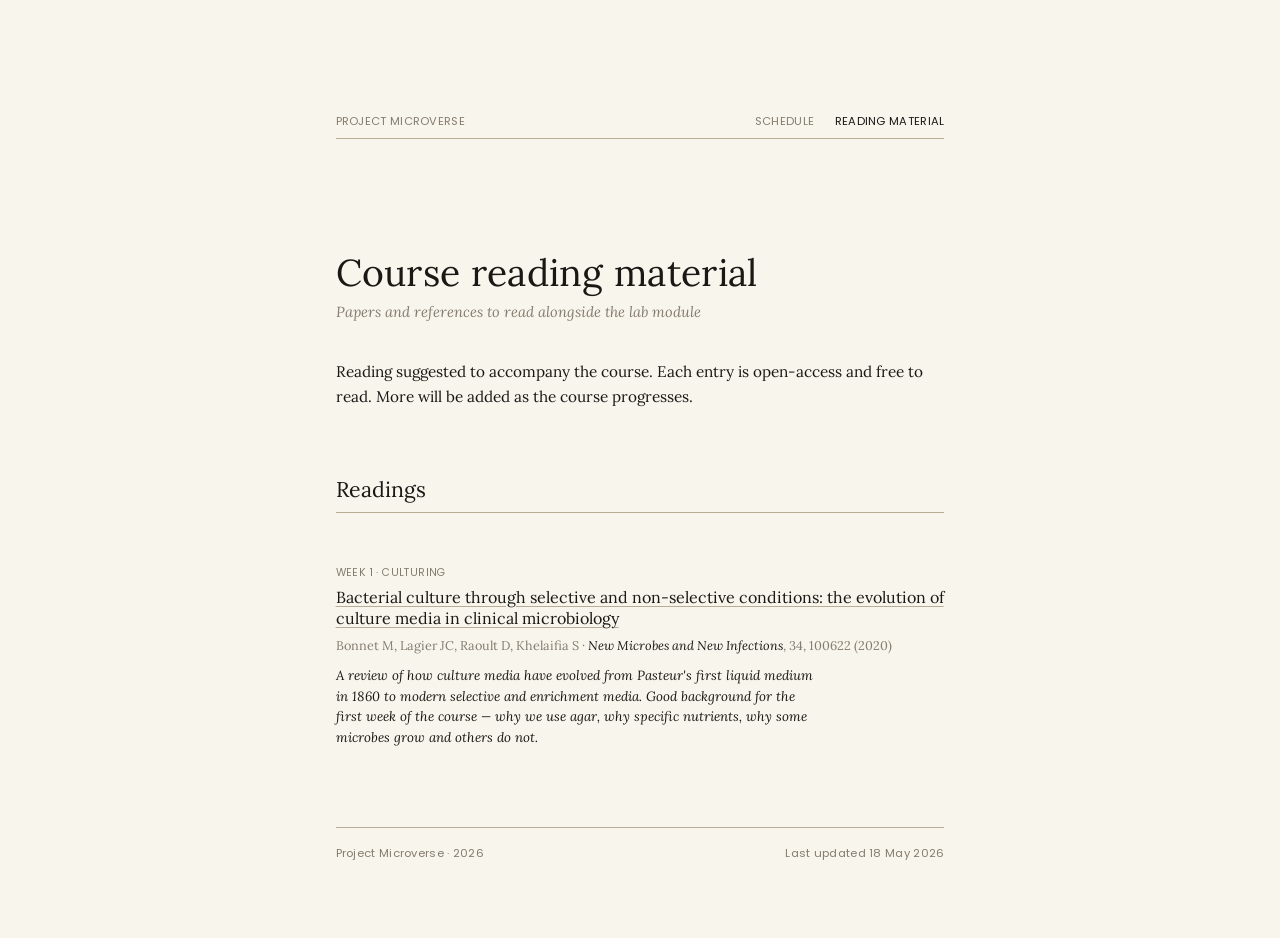
==== reading.html @ 68409b65 "Add files via upload" ====
<!DOCTYPE html>
<html lang="en">
<head>
<meta charset="UTF-8">
<meta name="viewport" content="width=device-width, initial-scale=1.0">
<title>Project Microverse · Course Reading Material</title>
<link rel="stylesheet" href="style.css">
</head>
<body>
<div class="page">

<header class="site-header">
  <span>Project Microverse</span>
  <nav>
    <a href="index.html">Schedule</a>
    <span class="current">Reading material</span>
  </nav>
</header>

<h1>Course reading material</h1>
<div class="subtitle">Papers and references to read alongside the lab module</div>

<p class="lead">
Reading suggested to accompany the course. Each entry is open-access and free to read. More
will be added as the course progresses.
</p>


<!-- ============ READINGS LIST ============ -->

<h2>Readings</h2>

<ul class="readings-list">
  <li class="reading-item">
    <div class="reading-meta">Week 1 · Culturing</div>
    <div class="reading-title">
      <a href="https://doi.org/10.1016/j.nmni.2019.100622" target="_blank" rel="noopener">
        Bacterial culture through selective and non-selective conditions: the evolution of culture media in clinical microbiology
      </a>
    </div>
    <div class="reading-authors">
      Bonnet M, Lagier JC, Raoult D, Khelaifia S · <em>New Microbes and New Infections</em>, 34, 100622 (2020)
    </div>
    <p class="reading-note">
      A review of how culture media have evolved from Pasteur's first liquid medium in 1860 to
      modern selective and enrichment media. Good background for the first week of the course
      — why we use agar, why specific nutrients, why some microbes grow and others do not.
    </p>
  </li>
</ul>


<footer class="site-footer">
  <span>Project Microverse · 2026</span>
  <span>Last updated 18 May 2026</span>
</footer>

</div>
</body>
</html>
---- style.css ----
/* ============================================================
   Project Microverse — site styling
   Direction C: paper #F8F5ED, Lora body, Poppins metadata,
   hairline rules, no colour accents, no bold.
   ============================================================ */

@import url('https://fonts.googleapis.com/css2?family=Lora:ital,wght@0,400..700;1,400..700&family=Poppins:wght@400;500&display=swap');

:root {
  --paper: #F8F5ED;
  --body: #1A1815;
  --subdued: #857C6E;
  --hairline: #B8AC97;
  --focus-tint: rgba(133, 124, 110, 0.08);

  --serif: 'Lora', Georgia, serif;
  --sans: 'Poppins', sans-serif;
}

* { box-sizing: border-box; }

html, body {
  margin: 0;
  padding: 0;
  background: var(--paper);
  color: var(--body);
  font-family: var(--serif);
  font-size: 11pt;
  line-height: 1.55;
  -webkit-font-smoothing: antialiased;
}

.page {
  max-width: 760px;
  margin: 0 auto;
  padding: 3cm 2cm 2cm 2cm;
}

/* ---------- Header strip ---------- */

.site-header {
  display: flex;
  justify-content: space-between;
  align-items: baseline;
  font-family: var(--sans);
  font-size: 8.5pt;
  color: var(--subdued);
  letter-spacing: 0.3px;
  text-transform: uppercase;
  border-bottom: 0.5px solid var(--hairline);
  padding-bottom: 0.6em;
  margin-bottom: 3cm;
}

.site-header a {
  color: var(--subdued);
  text-decoration: none;
  margin-left: 1.5em;
}

.site-header a:hover {
  color: var(--body);
}

.site-header nav span.current {
  color: var(--body);
  margin-left: 1.5em;
}

/* ---------- Titles ---------- */

h1 {
  font-family: var(--serif);
  font-weight: 400;
  font-size: 28pt;
  line-height: 1.1;
  margin: 0 0 0.2em 0;
  letter-spacing: 0.3px;
}

h1 + .subtitle {
  font-family: var(--serif);
  font-style: italic;
  font-size: 11pt;
  color: var(--subdued);
  margin-bottom: 2.5em;
}

h2 {
  font-family: var(--serif);
  font-weight: 400;
  font-size: 16pt;
  margin: 3em 0 0.5em 0;
  padding-bottom: 0.3em;
  border-bottom: 0.5px solid var(--hairline);
}

h3 {
  font-family: var(--serif);
  font-style: italic;
  font-weight: 400;
  font-size: 12pt;
  margin: 2em 0 0.5em 0;
  color: var(--body);
}

/* ---------- Body prose ---------- */

p {
  margin: 0 0 1em 0;
}

p.lead {
  font-size: 11.5pt;
  line-height: 1.6;
}

em, i {
  font-style: italic;
  color: var(--body);
}

a {
  color: var(--body);
  text-decoration: underline;
  text-decoration-color: var(--hairline);
  text-underline-offset: 3px;
  transition: text-decoration-color 0.15s ease;
}

a:hover {
  text-decoration-color: var(--body);
}

/* ---------- Announcements block ---------- */

.announcement {
  border: 0.5px solid var(--hairline);
  padding: 1.2em 1.5em;
  margin: 2em 0;
}

.announcement-label {
  font-family: var(--sans);
  font-size: 8pt;
  color: var(--subdued);
  letter-spacing: 0.4px;
  text-transform: uppercase;
  margin-bottom: 0.6em;
}

.announcement-date {
  font-family: var(--serif);
  font-style: italic;
  font-size: 9.5pt;
  color: var(--subdued);
  margin-top: 0.3em;
}

/* ---------- Schedule ---------- */

.schedule-week {
  margin: 2.5em 0;
}

.schedule-week h3 {
  margin-bottom: 1em;
  display: flex;
  align-items: baseline;
  gap: 1em;
}

.schedule-week h3 .week-dates {
  font-style: normal;
  font-size: 9.5pt;
  color: var(--subdued);
  font-family: var(--sans);
  letter-spacing: 0.3px;
}

.schedule-day {
  display: grid;
  grid-template-columns: 5.5em 1fr;
  gap: 1.5em;
  padding: 0.7em 0;
  border-bottom: 0.5px solid var(--hairline);
  align-items: baseline;
}

.schedule-day:last-child {
  border-bottom: none;
}

.day-date {
  font-family: var(--sans);
  font-size: 8.5pt;
  color: var(--subdued);
  letter-spacing: 0.3px;
  text-transform: uppercase;
}

.day-content .day-topic {
  font-family: var(--serif);
  font-size: 10.5pt;
}

.day-content .day-reading {
  font-family: var(--serif);
  font-style: italic;
  font-size: 9.5pt;
  color: var(--subdued);
  margin-top: 0.2em;
}

.day-content .day-reading a {
  color: var(--subdued);
  text-decoration-color: var(--hairline);
}

.day-content .day-reading a:hover {
  color: var(--body);
}

.schedule-day.today {
  background-color: var(--focus-tint);
  margin-left: -1em;
  padding-left: 1em;
  padding-right: 1em;
}

.schedule-day.today .day-date::after {
  content: " · today";
  font-style: italic;
  color: var(--body);
  text-transform: none;
}

/* ---------- Readings list ---------- */

.readings-list {
  list-style: none;
  padding: 0;
  margin: 2em 0;
}

.reading-item {
  padding: 1.5em 0;
  border-bottom: 0.5px solid var(--hairline);
}

.reading-item:last-child {
  border-bottom: none;
}

.reading-meta {
  font-family: var(--sans);
  font-size: 8pt;
  color: var(--subdued);
  letter-spacing: 0.4px;
  text-transform: uppercase;
  margin-bottom: 0.5em;
}

.reading-title {
  font-family: var(--serif);
  font-size: 12pt;
  line-height: 1.35;
  margin-bottom: 0.4em;
}

.reading-title a {
  color: var(--body);
  text-decoration: underline;
  text-decoration-color: var(--hairline);
  text-underline-offset: 3px;
}

.reading-title a:hover {
  text-decoration-color: var(--body);
}

.reading-authors {
  font-family: var(--serif);
  font-size: 9.5pt;
  color: var(--subdued);
  margin-bottom: 0.8em;
}

.reading-note {
  font-family: var(--serif);
  font-size: 10pt;
  font-style: italic;
  color: var(--body);
  margin-top: 0.6em;
  margin-bottom: 0;
  max-width: 60ch;
}

/* ---------- Materials / downloads list ---------- */

.materials-list {
  list-style: none;
  padding: 0;
  margin: 1.5em 0;
}

.materials-list li {
  display: grid;
  grid-template-columns: 1fr auto;
  gap: 1em;
  padding: 0.8em 0;
  border-bottom: 0.5px solid var(--hairline);
  align-items: baseline;
}

.materials-list li:last-child {
  border-bottom: none;
}

.material-name {
  font-family: var(--serif);
  font-size: 10.5pt;
}

.material-desc {
  font-family: var(--serif);
  font-style: italic;
  font-size: 9.5pt;
  color: var(--subdued);
  margin-top: 0.2em;
  display: block;
}

.material-link {
  font-family: var(--sans);
  font-size: 9pt;
  color: var(--subdued);
  letter-spacing: 0.3px;
  text-decoration: none;
  border: 0.5px solid var(--hairline);
  padding: 0.4em 1em;
  white-space: nowrap;
  transition: all 0.15s ease;
}

.material-link:hover {
  color: var(--body);
  border-color: var(--body);
}

/* ---------- Contact / info panels ---------- */

.info-grid {
  display: grid;
  grid-template-columns: 1fr 1fr;
  gap: 2em;
  margin: 2em 0;
}

.info-block .info-label {
  font-family: var(--sans);
  font-size: 8pt;
  color: var(--subdued);
  letter-spacing: 0.4px;
  text-transform: uppercase;
  margin-bottom: 0.4em;
}

.info-block .info-content {
  font-family: var(--serif);
  font-size: 10.5pt;
}

/* ---------- Staff-only marker ---------- */

.staff-note {
  font-family: var(--serif);
  font-style: italic;
  font-size: 10pt;
  color: var(--subdued);
  border-top: 0.5px solid var(--hairline);
  border-bottom: 0.5px solid var(--hairline);
  padding: 1em 0;
  margin: 2em 0;
}

/* ---------- Footer ---------- */

.site-footer {
  margin-top: 5em;
  padding-top: 1.5em;
  border-top: 0.5px solid var(--hairline);
  font-family: var(--sans);
  font-size: 8.5pt;
  color: var(--subdued);
  letter-spacing: 0.3px;
  display: flex;
  justify-content: space-between;
}

/* ---------- Responsive ---------- */

@media (max-width: 720px) {
  .page {
    padding: 2cm 1.2cm;
  }

  h1 {
    font-size: 22pt;
  }

  .info-grid {
    grid-template-columns: 1fr;
  }

  .schedule-day {
    grid-template-columns: 1fr;
    gap: 0.3em;
  }

  .materials-list li {
    grid-template-columns: 1fr;
  }

  .material-link {
    justify-self: start;
    margin-top: 0.5em;
  }

  .site-header {
    flex-direction: column;
    align-items: flex-start;
    gap: 0.5em;
  }

  .site-header nav {
    margin: 0;
  }

  .site-header nav a,
  .site-header nav span.current {
    margin-left: 0;
    margin-right: 1.2em;
  }
}

/* ---------- Print ---------- */

@media print {
  body { background: var(--paper); }
  .site-header nav { display: none; }
  .material-link { display: none; }
}
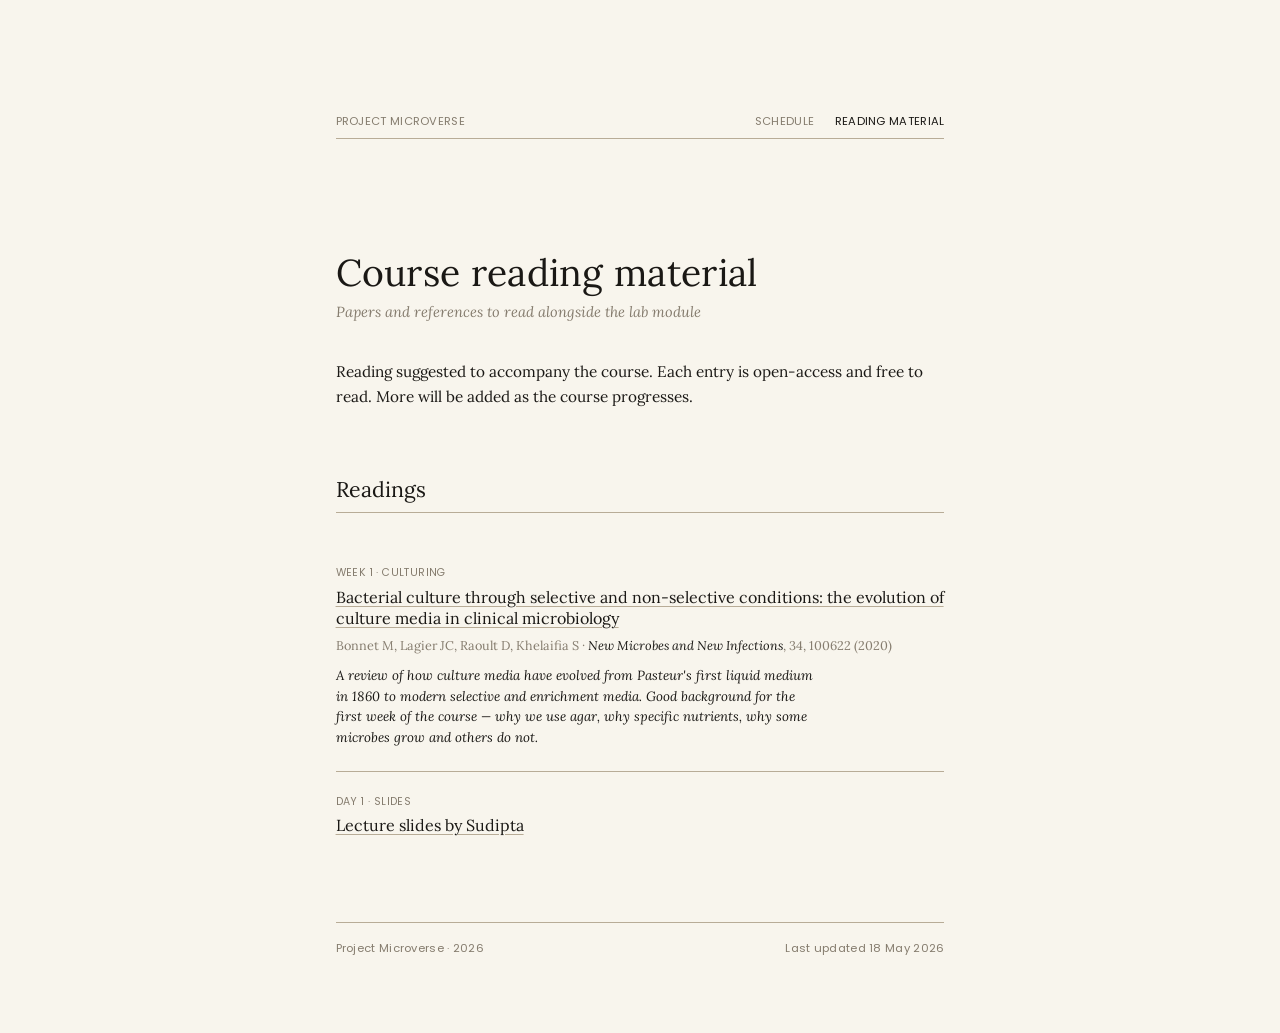
==== commit 197926b2: "Update reading.html" ====
--- a/reading.html
+++ b/reading.html
@@ -8,7 +8,6 @@
 </head>
 <body>
 <div class="page">
-
 <header class="site-header">
   <span>Project Microverse</span>
   <nav>
@@ -16,20 +15,14 @@
     <span class="current">Reading material</span>
   </nav>
 </header>
-
 <h1>Course reading material</h1>
 <div class="subtitle">Papers and references to read alongside the lab module</div>
-
 <p class="lead">
 Reading suggested to accompany the course. Each entry is open-access and free to read. More
 will be added as the course progresses.
 </p>
-
-
 <!-- ============ READINGS LIST ============ -->
-
 <h2>Readings</h2>
-
 <ul class="readings-list">
   <li class="reading-item">
     <div class="reading-meta">Week 1 · Culturing</div>
@@ -47,14 +40,19 @@
       — why we use agar, why specific nutrients, why some microbes grow and others do not.
     </p>
   </li>
+  <li class="reading-item">
+    <div class="reading-meta">Day 1 · Slides</div>
+    <div class="reading-title">
+      <a href="https://drive.google.com/file/d/1SsleyQEvIrt1HH_FZmAKQUU_K7Y4W3FB/view?usp=drive_link" target="_blank" rel="noopener">
+        Lecture slides by Sudipta
+      </a>
+    </div>
+  </li>
 </ul>
-
-
 <footer class="site-footer">
   <span>Project Microverse · 2026</span>
   <span>Last updated 18 May 2026</span>
 </footer>
-
 </div>
 </body>
 </html>
